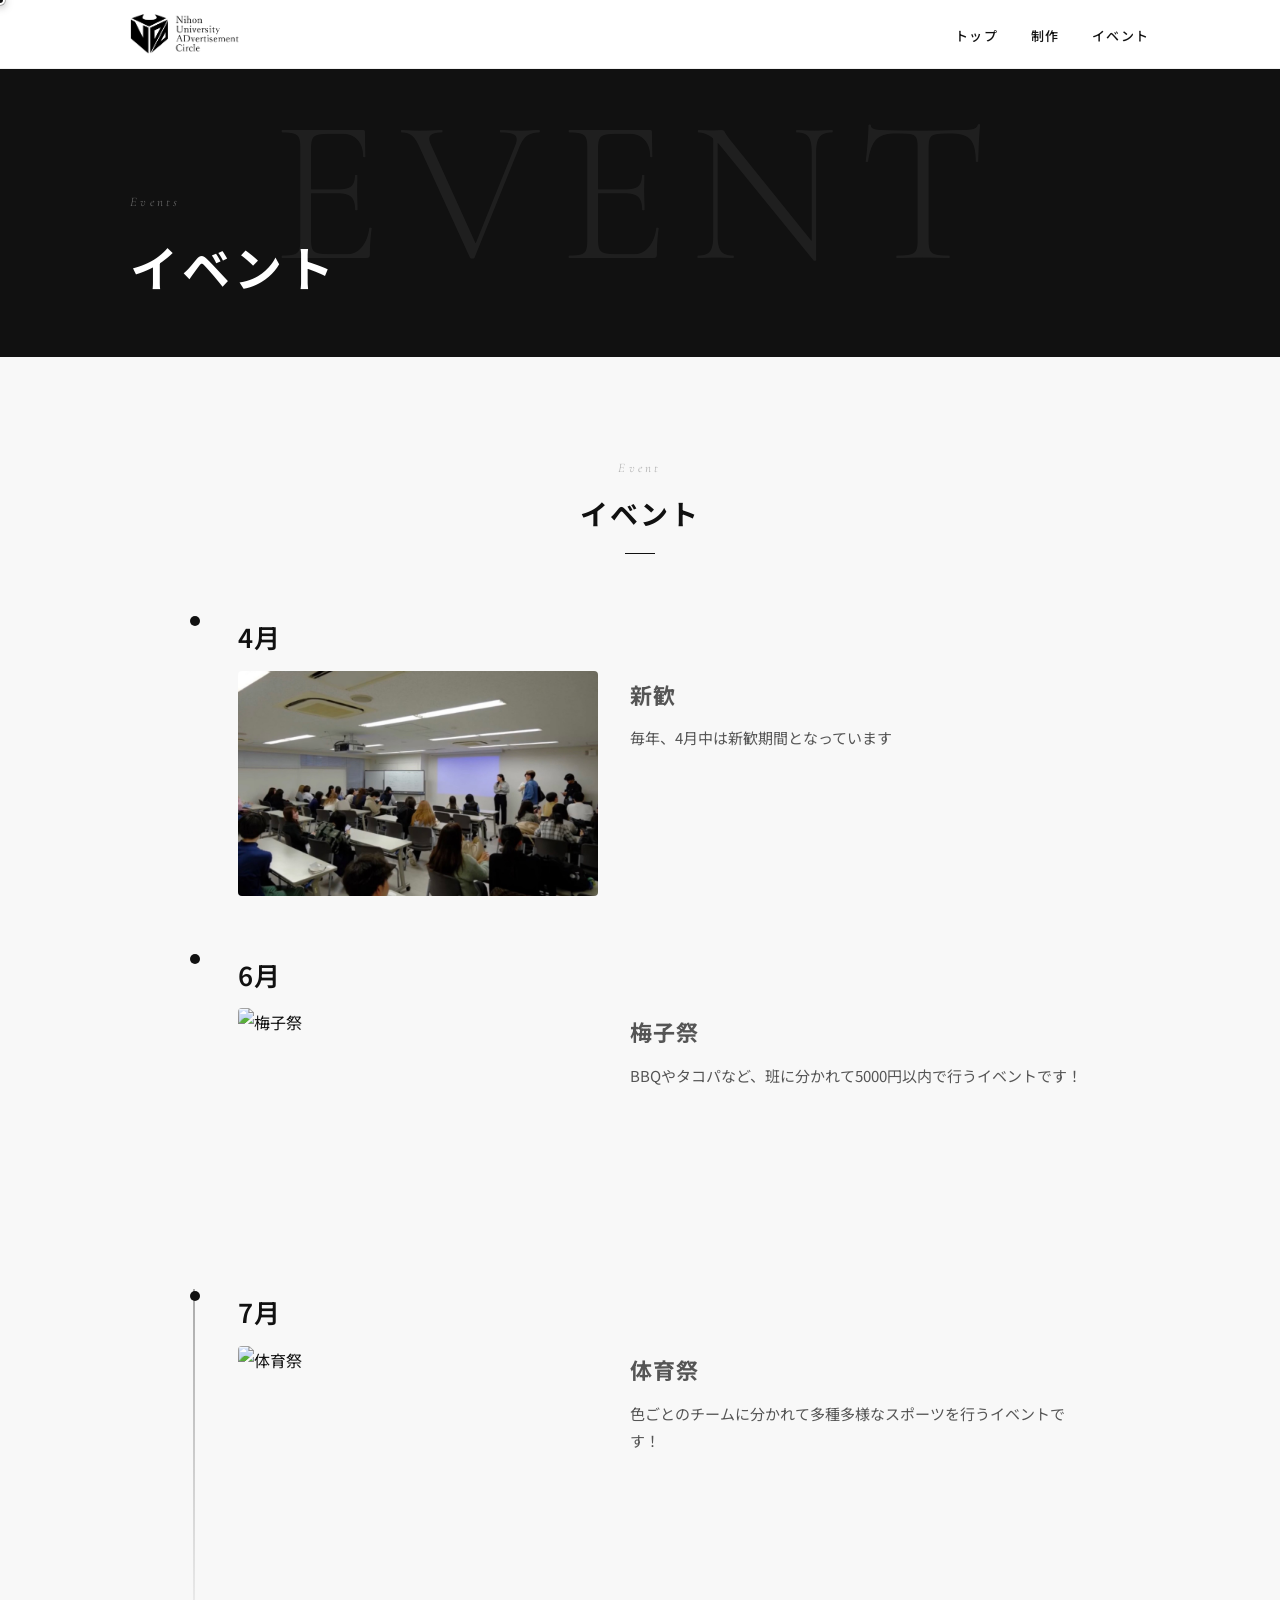
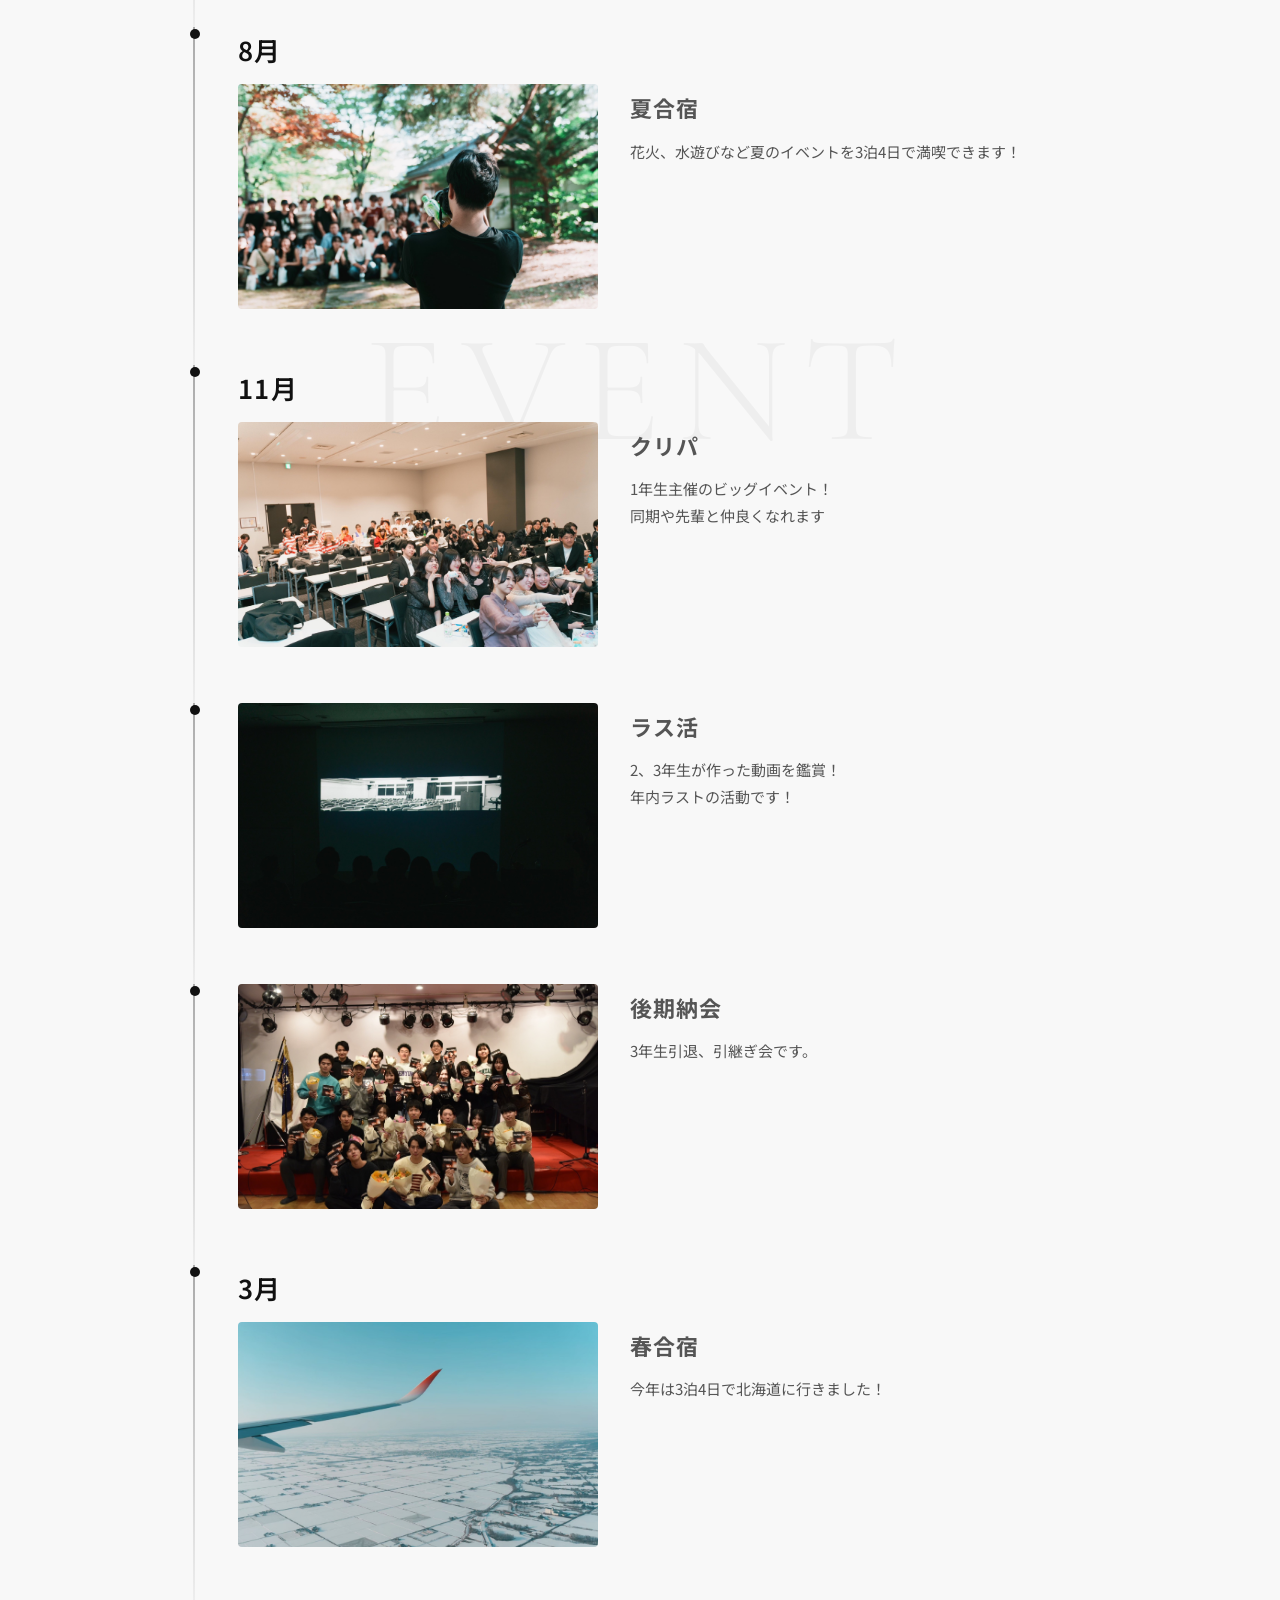
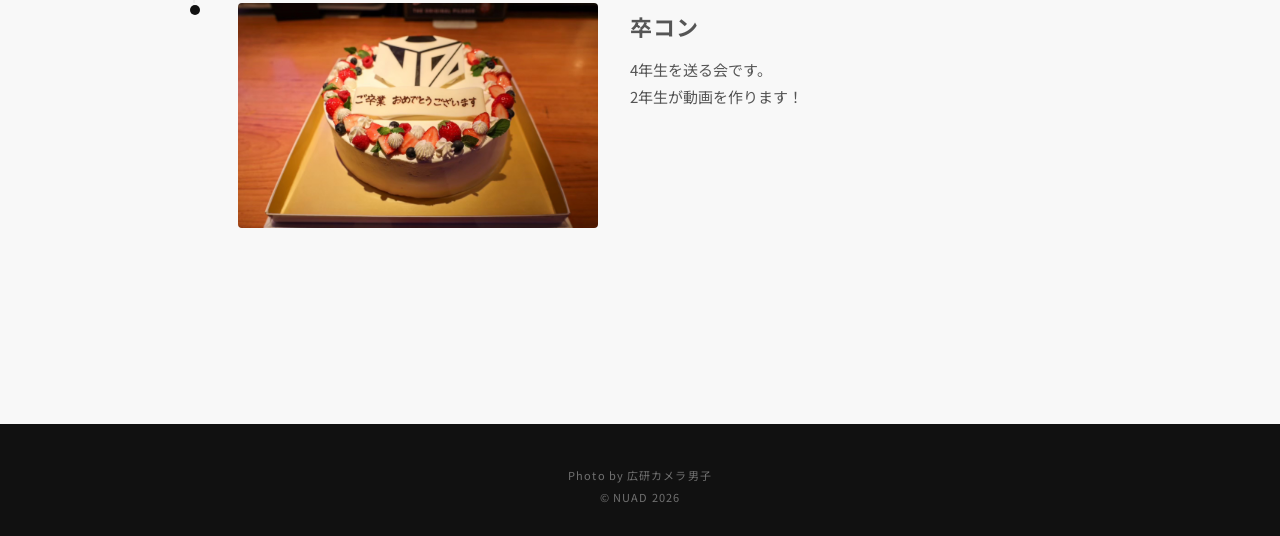
==== events.html @ e1e900a3 "Optimize site performance: resize images and add lazy loading - Resized all JPG images to max 1920px" ====
<!doctype html>
<html lang="ja">
<head>
  <meta charset="utf-8">
  <title>イベント | NUAD（日大広研）</title>
  <meta name="viewport" content="width=device-width, initial-scale=1">
  <link rel="preconnect" href="https://fonts.googleapis.com">
  <link rel="preconnect" href="https://fonts.gstatic.com" crossorigin>
  <link href="https://fonts.googleapis.com/css2?family=Noto+Sans+JP:wght@300;400;500;700&family=Cormorant+Garamond:ital,wght@0,300;0,600;1,300&display=swap" rel="stylesheet">
  <link rel="stylesheet" href="css/activity.css">
</head>

<body>

  <!-- Page Transition Overlay -->
  <div class="page-transition" id="page-transition"></div>

  <!-- Header -->
  <header class="site-header">
    <div class="container site-header__inner">
      <a href="index.html">
        <img src="img/広研ロゴ05.png" alt="NUADロゴ" class="site-header__logo">
      </a>
      <nav class="site-nav">
        <ul class="nav__list">
          <li class="nav__item"><a href="index.html" class="nav__link">トップ</a></li>
          <li class="nav__item"><a href="works.html" class="nav__link">制作</a></li>
          <li class="nav__item"><a href="events.html" class="nav__link">イベント</a></li>
        </ul>
      </nav>
    </div>
  </header>

  <!-- Page Hero -->
  <div class="page-hero" data-label="EVENT">
    <div class="page-hero__inner">
      <span class="page-hero__label">Events</span>
      <h1 class="page-hero__title">イベント</h1>
    </div>
  </div>

  <!-- Event Section -->
  <div class="event-section" id="events">
    <h2 class="event-title">イベント</h2>
    <ul class="timeline">

      <li>
        <dl>
          <dt>4月</dt>
          <dd>
            <figure class="thumb"><img src="img/sinkan.jpg" alt="新歓" loading="lazy" decoding="async"></figure>
            <div class="body">
              <strong>新歓</strong>
              毎年、4月中は新歓期間となっています
            </div>
          </dd>
        </dl>
        <span class="border-line"></span>
      </li>

      <li>
        <dl>
          <dt>6月</dt>
          <dd>
            <figure class="thumb"><img src="img/梅子祭.jpg" alt="梅子祭" loading="lazy" decoding="async"></figure>
            <div class="body">
              <strong>梅子祭</strong>
              BBQやタコパなど、班に分かれて5000円以内で行うイベントです！
            </div>
          </dd>
        </dl>
        <span class="border-line"></span>
      </li>
      <li>
        <dl>
          <dt>7月</dt>
          <dd>
            <figure class="thumb"><img src="img/体育祭.jpg" alt="体育祭" loading="lazy" decoding="async"></figure>
            <div class="body">
              <strong>体育祭</strong>
              色ごとのチームに分かれて多種多様なスポーツを行うイベントです！
            </div>
          </dd>
        </dl>
        <span class="border-line"></span>
      </li>


      <li>
        <dl>
          <dt>8月</dt>
          <dd>
            <figure class="thumb"><img src="img/kamera.jpg" alt="夏合宿" loading="lazy" decoding="async"></figure>
            <div class="body">
              <strong>夏合宿</strong>
              花火、水遊びなど夏のイベントを3泊4日で満喫できます！
            </div>
          </dd>
        </dl>
        <span class="border-line"></span>
      </li>

      <li>
        <dl>
          <dt>11月</dt>
          <dd>
            <figure class="thumb"><img src="img/ギャラリー07.jpg" alt="クリパ" loading="lazy" decoding="async"></figure>
            <div class="body">
              <strong>クリパ</strong>
              1年生主催のビッグイベント！<br>同期や先輩と仲良くなれます
            </div>
          </dd>
        </dl>
        <span class="border-line"></span>
      </li>

      <li>
        <dl>
          <dd>
            <figure class="thumb"><img src="img/ギャラリー06.jpg" alt="ラス活" loading="lazy" decoding="async"></figure>
            <div class="body">
              <strong>ラス活</strong>
              2、3年生が作った動画を鑑賞！<br>年内ラストの活動です！
            </div>
          </dd>
        </dl>
        <span class="border-line"></span>
      </li>

      <li>
        <dl>
          <dd>
            <figure class="thumb"><img src="img/後期納会.jpg" alt="後期納会" loading="lazy" decoding="async"></figure>
            <div class="body">
              <strong>後期納会</strong>
              3年生引退、引継ぎ会です。
            </div>
          </dd>
        </dl>
        <span class="border-line"></span>
      </li>

      <li>
        <dl>
          <dt>3月</dt>
          <dd>
            <figure class="thumb"><img src="img/spring_training_camp.jpg" alt="春合宿" loading="lazy" decoding="async"></figure>
            <div class="body">
              <strong>春合宿</strong>
              今年は3泊4日で北海道に行きました！
            </div>
          </dd>
        </dl>
        <span class="border-line"></span>
      </li>

      <li>
        <dl>
          <dd>
            <figure class="thumb"><img src="img/cake.jpg" alt="卒コン" loading="lazy" decoding="async"></figure>
            <div class="body">
              <strong>卒コン</strong>
              4年生を送る会です。<br>2年生が動画を作ります！
            </div>
          </dd>
        </dl>
        <span class="border-line"></span>
      </li>

    </ul>
  </div>

  <!-- Footer -->
  <footer class="site-footer">
    <div class="footer-credit">Photo by 広研カメラ男子</div>
    <div class="footer-copy">© NUAD 2026</div>
  </footer>

  <a href="#" class="pagetop" aria-label="ページの先頭へ戻る"></a>

  <script src="https://code.jquery.com/jquery-3.7.1.min.js"></script>
  <script src="js/activity.js"></script>
</body>
</html>
---- css/activity.css ----
@import url('https://fonts.googleapis.com/css2?family=Noto+Sans+JP:wght@300;400;500;700&family=Cormorant+Garamond:ital,wght@0,300;0,600;1,300&display=swap');

/* ===== CSS Variables ===== */
:root {
  --black: #111111;
  --white: #ffffff;
  --gray-100: #f8f8f8;
  --gray-200: #eeeeee;
  --gray-400: #aaaaaa;
  --gray-700: #555555;
  --accent: #06C755;
  --transition-base: 0.4s cubic-bezier(0.25, 0.46, 0.45, 0.94);
}

/* ===== Reset & Base ===== */
*, *::before, *::after {
  box-sizing: border-box;
  margin: 0;
  padding: 0;
}

html { scroll-behavior: smooth; }

body {
  font-family: "Noto Sans JP", sans-serif;
  color: var(--black);
  line-height: 1.8;
  background: var(--white);
  overflow-x: hidden;
  cursor: none;
}

img { max-width: 100%; display: block; }

/* ===== Custom Cursor ===== */
body { cursor: none; }
a, button, [role="button"] { cursor: none; }

.cursor-dot {
  position: fixed;
  top: 0; left: 0;
  width: 10px; height: 10px;
  background: var(--black);
  border: 2px solid #fff;
  border-radius: 50%;
  pointer-events: none;
  z-index: 9999;
  transform: translate(-50%, -50%);
  box-shadow: 0 0 0 1px rgba(0,0,0,0.25), 0 2px 8px rgba(0,0,0,0.35);
  transition: width 0.18s ease, height 0.18s ease, background 0.18s ease;
}

.cursor-dot.is-hover {
  width: 28px; height: 28px;
  background: transparent;
  border-color: var(--black);
}

@media (max-width: 768px) {
  body { cursor: auto; }
  a, button, [role="button"] { cursor: auto; }
  .cursor-dot { display: none; }
}

/* ===== Page Transition ===== */
.page-transition {
  position: fixed;
  inset: 0;
  background: var(--black);
  z-index: 9000;
  transform: scaleY(1);
  transform-origin: top;
  animation: pageReveal 1s cubic-bezier(0.77, 0, 0.18, 1) 0.1s forwards;
}
@keyframes pageReveal {
  0%   { transform: scaleY(1); }
  100% { transform: scaleY(0); }
}

/* ===== Container ===== */
.container {
  max-width: 1100px;
  margin: 0 auto;
  padding: 0 20px;
}

/* ===== Reveal ===== */
.reveal {
  opacity: 0;
  transform: translateY(36px);
  transition: opacity 0.9s cubic-bezier(0.25, 0.46, 0.45, 0.94),
              transform 0.9s cubic-bezier(0.25, 0.46, 0.45, 0.94);
}
.reveal.is-visible { opacity: 1; transform: translateY(0); }

/* ===== Header ===== */
.site-header {
  background: rgba(255,255,255,0.92);
  backdrop-filter: blur(16px);
  -webkit-backdrop-filter: blur(16px);
  border-bottom: 1px solid rgba(0,0,0,0.06);
  position: sticky;
  top: 0;
  z-index: 100;
  transition: box-shadow var(--transition-base);
}

.site-header.scrolled {
  box-shadow: 0 2px 30px rgba(0,0,0,0.08);
}

.site-header__inner {
  display: flex;
  justify-content: space-between;
  align-items: center;
  padding: 14px 40px;
}

.site-header__logo {
  height: 40px;
  transition: opacity var(--transition-base), transform var(--transition-base);
}
.site-header__logo:hover { opacity: 0.7; transform: scale(0.97); }

.nav__list {
  display: flex;
  align-items: center;
  gap: 32px;
  list-style: none;
}

.nav__link {
  text-decoration: none;
  color: var(--black);
  font-weight: 500;
  font-size: 13px;
  letter-spacing: 0.12em;
  position: relative;
  transition: opacity var(--transition-base);
}

.nav__link::after {
  content: '';
  position: absolute;
  bottom: -3px; left: 0;
  width: 0; height: 1px;
  background: var(--black);
  transition: width var(--transition-base);
}
.nav__link:hover::after { width: 100%; }
.nav__link:hover { opacity: 0.7; }

/* ===== Page Hero (サブページ用ヘッダー) ===== */
.page-hero {
  height: 32vh;
  min-height: 220px;
  background: var(--black);
  display: flex;
  align-items: flex-end;
  padding-bottom: 48px;
  position: relative;
  overflow: hidden;
}

.page-hero::before {
  content: attr(data-label);
  position: absolute;
  bottom: -0.1em;
  left: 50%;
  transform: translateX(-50%);
  font-family: 'Cormorant Garamond', serif;
  font-size: clamp(80px, 16vw, 220px);
  font-weight: 300;
  color: rgba(255,255,255,0.06);
  letter-spacing: 0.1em;
  white-space: nowrap;
  pointer-events: none;
  user-select: none;
}

.page-hero__inner {
  max-width: 1100px;
  width: 100%;
  margin: 0 auto;
  padding: 0 40px;
}

.page-hero__label {
  display: block;
  font-family: 'Cormorant Garamond', serif;
  font-size: 13px;
  font-weight: 300;
  font-style: italic;
  letter-spacing: 0.25em;
  color: rgba(255,255,255,0.4);
  margin-bottom: 8px;
}

.page-hero__title {
  font-size: clamp(28px, 5vw, 48px);
  font-weight: 700;
  color: var(--white);
  letter-spacing: 0.08em;
}

/* ===== Creation Section ===== */
.creation-section {
  padding: 100px 0 80px;
  text-align: center;
  background: var(--gray-100);
  position: relative;
  overflow: hidden;
}

.creation-section::before {
  content: 'CREATION';
  position: absolute;
  top: 50%; left: 50%;
  transform: translate(-50%, -50%);
  font-family: 'Cormorant Garamond', serif;
  font-size: clamp(50px, 10vw, 140px);
  font-weight: 300;
  color: rgba(0,0,0,0.04);
  letter-spacing: 0.1em;
  white-space: nowrap;
  pointer-events: none;
  user-select: none;
}

.creation-title {
  font-size: clamp(22px, 3vw, 28px);
  font-weight: 700;
  letter-spacing: 0.08em;
  margin-bottom: 16px;
  display: inline-block;
  position: relative;
}

.creation-title::before {
  content: 'Creation';
  display: block;
  font-family: 'Cormorant Garamond', serif;
  font-size: 13px;
  font-weight: 300;
  font-style: italic;
  letter-spacing: 0.25em;
  color: var(--gray-400);
  margin-bottom: 8px;
}

.creation-title::after {
  content: '';
  display: block;
  width: 30px; height: 1px;
  background: var(--black);
  margin: 14px auto 0;
  transition: width 0.6s ease;
}
.creation-section:hover .creation-title::after { width: 70px; }

.creation-text {
  max-width: 640px;
  margin: 20px auto 48px;
  line-height: 2.1;
  color: var(--gray-700);
  font-size: 15px;
}

/* Layout rows */
.row {
  display: flex;
  justify-content: space-around;
  margin-bottom: 60px;
  gap: 20px;
}

.item {
  text-align: center;
  padding: 10px;
  transition: transform var(--transition-base);
}
.item:hover { transform: translateY(-6px); }

.top-row .item { flex-basis: 30%; }
.bottom-row { justify-content: center; }
.bottom-row .item { flex-basis: 40%; margin: 0 20px; }

.item-title {
  font-size: 1.05em;
  font-weight: 700;
  margin: 0 0 12px;
  line-height: 1.4;
  letter-spacing: 0.05em;
}

.item-image {
  width: 100%;
  max-width: 250px;
  height: auto;
  display: block;
  margin: 0 auto 14px;
  border-radius: 4px;
  transition: box-shadow var(--transition-base), transform 0.5s ease;
}
.item:hover .item-image { box-shadow: 0 20px 50px rgba(0,0,0,0.1); }

.item-description {
  line-height: 1.8;
  color: var(--gray-700);
  font-size: 14px;
}

/* ===== Competition Cards ===== */
.two-competition {
  display: flex;
  justify-content: center;
  gap: 32px;
  margin: 60px auto;
  flex-wrap: wrap;
  padding: 0 20px;
}

.competition {
  background: var(--white);
  border-radius: 4px;
  padding: 28px 28px 36px;
  box-shadow: 0 4px 24px rgba(0,0,0,0.07);
  width: 100%;
  max-width: 460px;
  text-align: left;
  transition: transform var(--transition-base), box-shadow var(--transition-base);
  position: relative;
  overflow: hidden;
}

.competition::before {
  content: '';
  position: absolute;
  bottom: 0; left: 0;
  width: 0; height: 2px;
  background: var(--accent);
  transition: width 0.5s ease;
}
.competition:hover::before { width: 100%; }

@media (min-width: 769px) {
  .competition:hover {
    transform: translateY(-6px);
    box-shadow: 0 16px 50px rgba(0,0,0,0.1);
  }
}

.competition-img {
  width: 100%;
  height: 180px;
  object-fit: contain;
  background: var(--white);
  padding: 10px;
  border-radius: 4px;
  margin-bottom: 20px;
}

.competition-text {
  font-size: 15px;
  line-height: 1.9;
  color: var(--gray-700);
}

.competition-text strong,
.competition-text b { font-weight: 700; color: var(--black); }

.competition-text a {
  color: #0072c6;
  text-decoration: underline;
}
.competition-text a:hover { opacity: 0.7; }

/* ===== Event Section ===== */
.event-section {
  padding: 100px 0 80px;
  background: var(--gray-100);
  position: relative;
  overflow: hidden;
}

.event-section::before {
  content: 'EVENT';
  position: absolute;
  top: 50%; left: 50%;
  transform: translate(-50%, -50%);
  font-family: 'Cormorant Garamond', serif;
  font-size: clamp(60px, 12vw, 180px);
  font-weight: 300;
  color: rgba(0,0,0,0.04);
  letter-spacing: 0.1em;
  white-space: nowrap;
  pointer-events: none;
  user-select: none;
}

.event-title {
  text-align: center;
  font-size: clamp(22px, 3vw, 28px);
  font-weight: 700;
  letter-spacing: 0.08em;
  display: block;
  position: relative;
}

.event-title::before {
  content: 'Event';
  display: block;
  font-family: 'Cormorant Garamond', serif;
  font-size: 13px;
  font-weight: 300;
  font-style: italic;
  letter-spacing: 0.25em;
  color: var(--gray-400);
  margin-bottom: 8px;
}

.event-title::after {
  content: '';
  display: block;
  width: 30px; height: 1px;
  background: var(--black);
  margin: 14px auto 0;
  transition: width 0.6s ease;
}
.event-section:hover .event-title::after { width: 70px; }

/* Timeline */
.timeline {
  max-width: 960px;
  width: 100%;
  margin: 60px auto;
  padding: 0 30px;
  line-height: 1.8;
}

.timeline li {
  position: relative;
  list-style: none;
  padding: 0 0 36px 0;
}

.timeline dl { margin: 0 0 20px 3em; }

.timeline dt {
  font-weight: 700;
  margin: 0 0 10px;
  letter-spacing: 0.05em;
  font-family: 'Noto Sans JP', sans-serif;
  font-size: 26px;
  font-weight: 600;
  color: var(--black);
}

.timeline dd {
  margin: 0;
  display: grid;
  grid-template-columns: 360px 1fr;
  gap: 20px 32px;
  align-items: start;
}

.timeline dd strong {
  display: block;
  font-weight: 700;
  font-size: 22px;
  margin: 4px 0 10px;
  letter-spacing: 0.05em;
}

.thumb { margin: 0; }

.thumb img {
  display: block;
  width: 100%;
  height: auto;
  aspect-ratio: 16/10;
  object-fit: cover;
  border-radius: 4px;
  transition: transform 0.5s ease, box-shadow 0.5s ease;
}

.timeline li:hover .thumb img {
  transform: scale(1.02);
  box-shadow: 0 12px 40px rgba(0,0,0,0.12);
}

.body { font-size: 15px; color: var(--gray-700); }

/* Vertical line */
.border-line {
  position: absolute;
  left: 0.2em; top: 0;
  width: 2px; height: 0;
  background: linear-gradient(to bottom, var(--gray-400), var(--gray-200));
  transition: height 0.4s ease-out;
}

/* Dot */
.timeline li::after {
  content: '';
  position: absolute;
  top: 2px; left: 0;
  width: 10px; height: 10px;
  background: var(--black);
  border-radius: 50%;
  transition: transform 0.3s ease, background 0.3s ease;
}
.timeline li:hover::after {
  transform: scale(1.4);
  background: var(--accent);
}

/* ===== Footer ===== */
.site-footer {
  background: var(--black);
  padding: 40px 0 28px;
  color: rgba(255,255,255,0.4);
}

.footer-credit,
.footer-copy {
  text-align: center;
  font-size: 11px;
  letter-spacing: 0.1em;
  line-height: 2;
}

/* ===== Page Top ===== */
.pagetop {
  position: fixed;
  right: 28px; bottom: 28px;
  width: 52px; height: 52px;
  border-radius: 50%;
  background: var(--black);
  box-shadow: 0 4px 20px rgba(0,0,0,0.2);
  cursor: pointer;
  z-index: 300;
  opacity: 0;
  visibility: hidden;
  transition: opacity 0.4s ease, visibility 0.4s ease, transform 0.3s ease;
}

.pagetop::before {
  content: "";
  position: absolute;
  top: 55%; left: 50%;
  width: 11px; height: 11px;
  border-top: 2px solid #fff;
  border-right: 2px solid #fff;
  transform: translate(-50%, -50%) rotate(-45deg);
}

.pagetop.is-show { opacity: 1; visibility: visible; }
.pagetop:hover { transform: translateY(-4px); box-shadow: 0 10px 30px rgba(0,0,0,0.3); }

/* ===== Responsive ===== */
@media (max-width: 768px) {
  body { cursor: auto; }
  .cursor-dot { display: none; }

  .site-header__inner { padding: 12px 20px; }
  .nav__link { font-size: 11px; }

  .page-hero { height: 26vh; min-height: 180px; padding-bottom: 32px; }
  .page-hero__inner { padding: 0 20px; }

  .creation-section,
  .event-section { padding: 70px 0; }

  .creation-text { padding: 0 16px; font-size: 14px; }

  .row { flex-direction: column; align-items: center; margin-bottom: 32px; }

  .top-row .item,
  .bottom-row .item { flex-basis: 100%; max-width: 400px; margin: 0 0 24px; }

  .item-image { max-width: 100%; }

  .two-competition { flex-direction: column; align-items: center; gap: 24px; margin: 40px auto; }
  .competition { max-width: 90%; padding: 20px 18px 28px; }

  .timeline { padding: 0 20px; }
  .timeline dl { margin: 0 0 16px 2.4em; }
  .timeline dd { grid-template-columns: 1fr; gap: 12px; }
  .thumb img { aspect-ratio: 16/11; }

  .pagetop { right: 16px; bottom: 20px; width: 44px; height: 44px; }
}
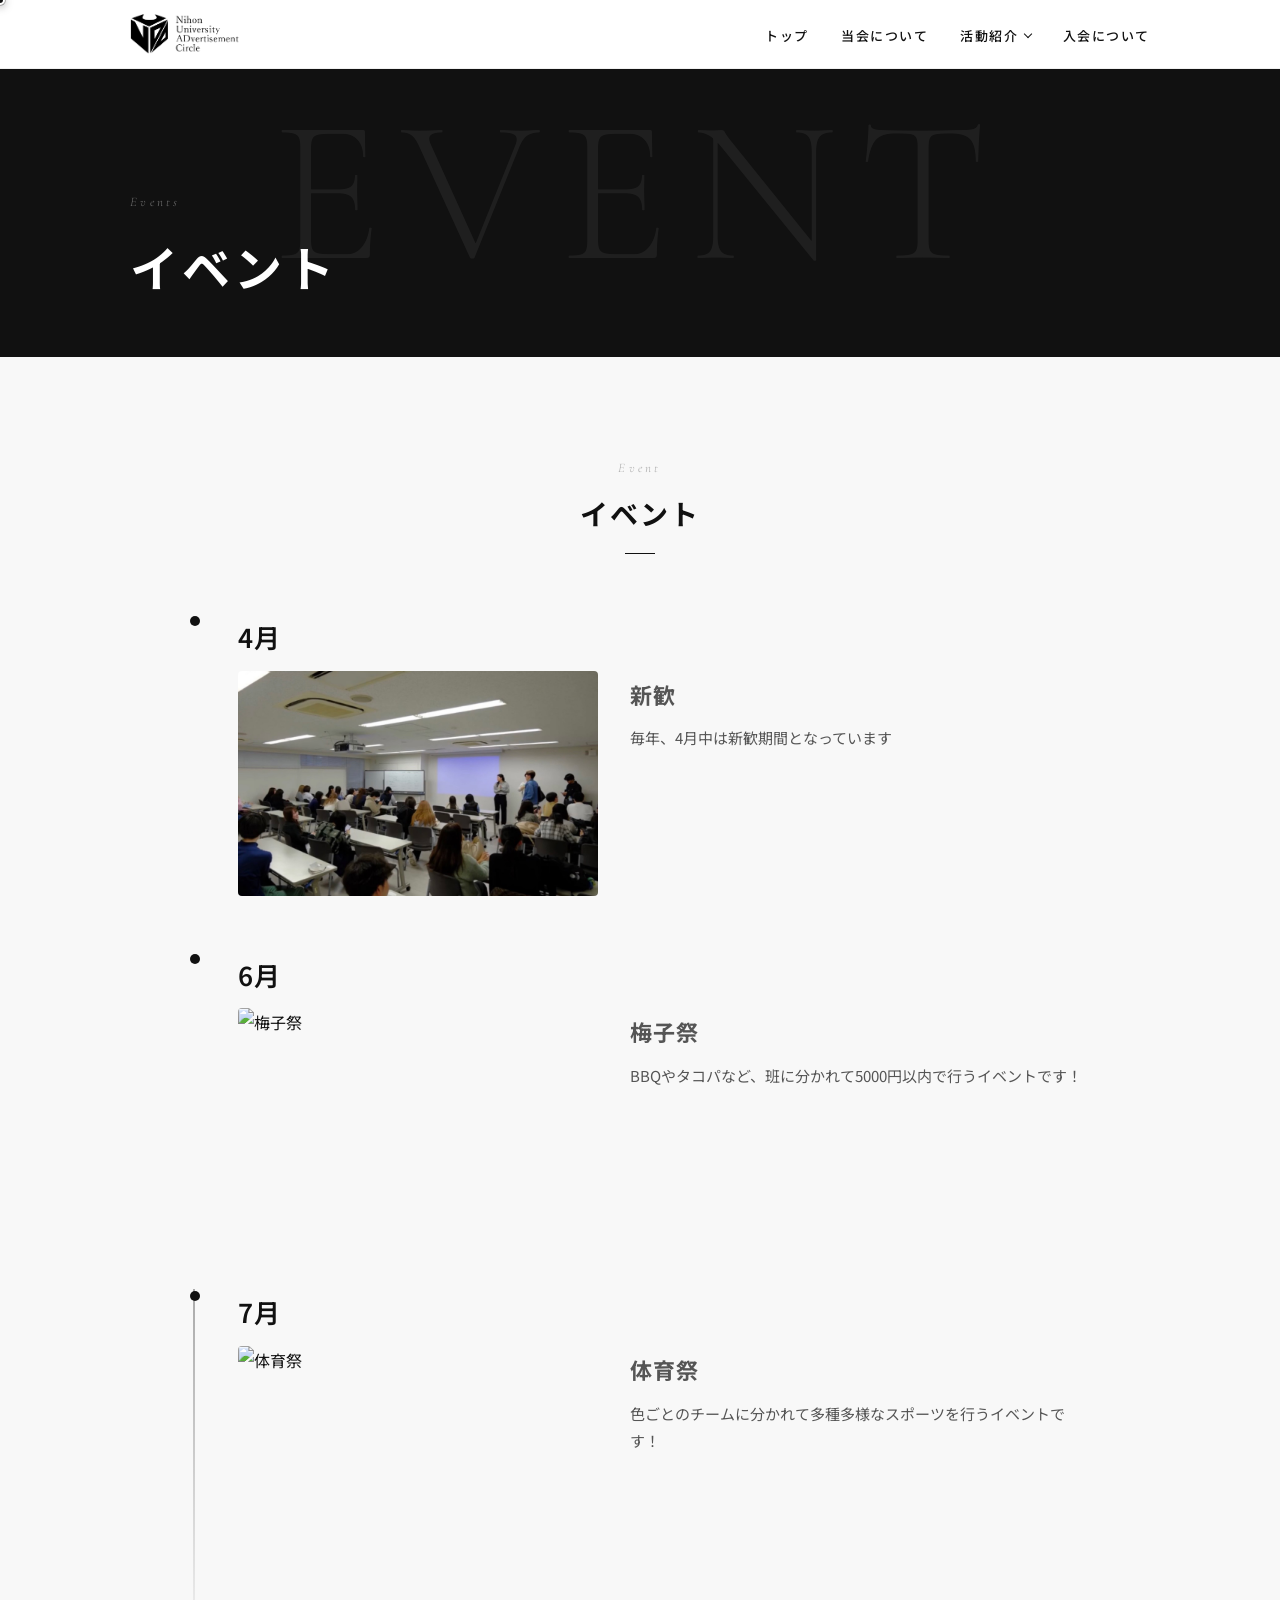
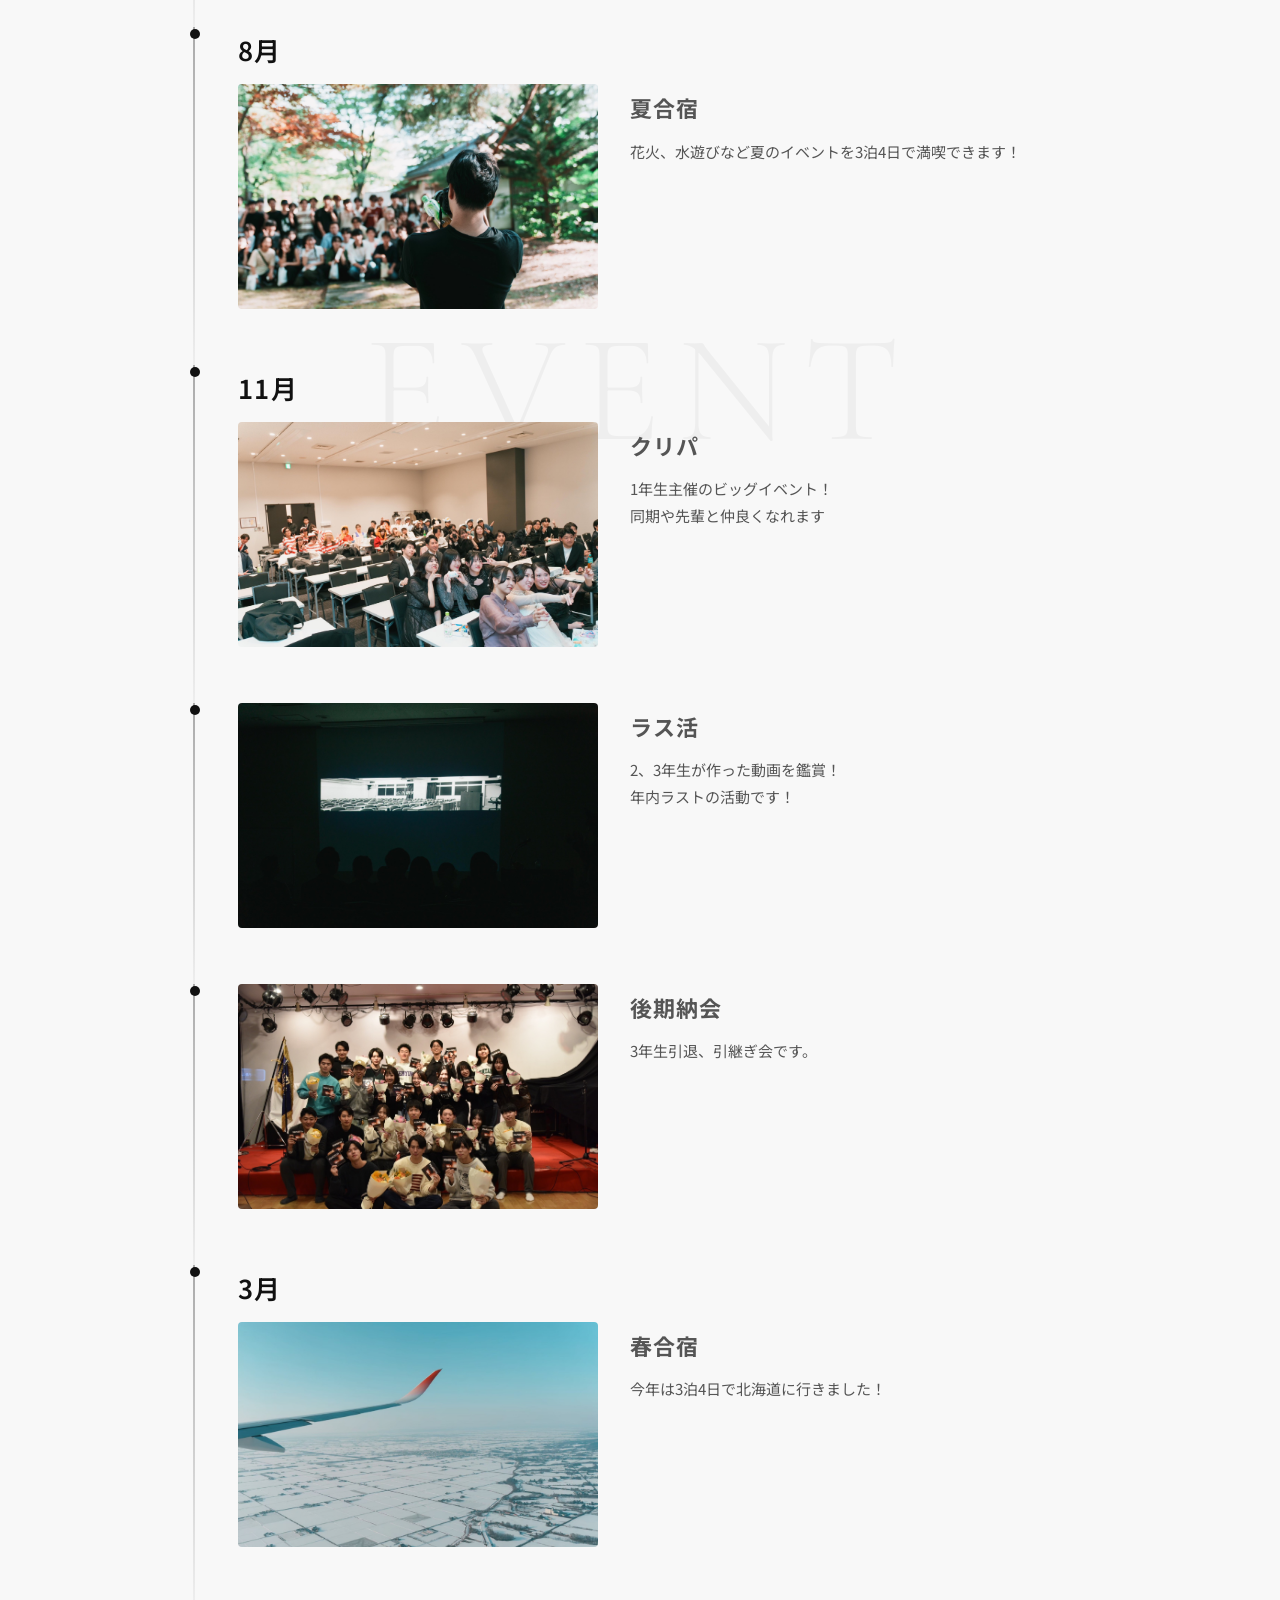
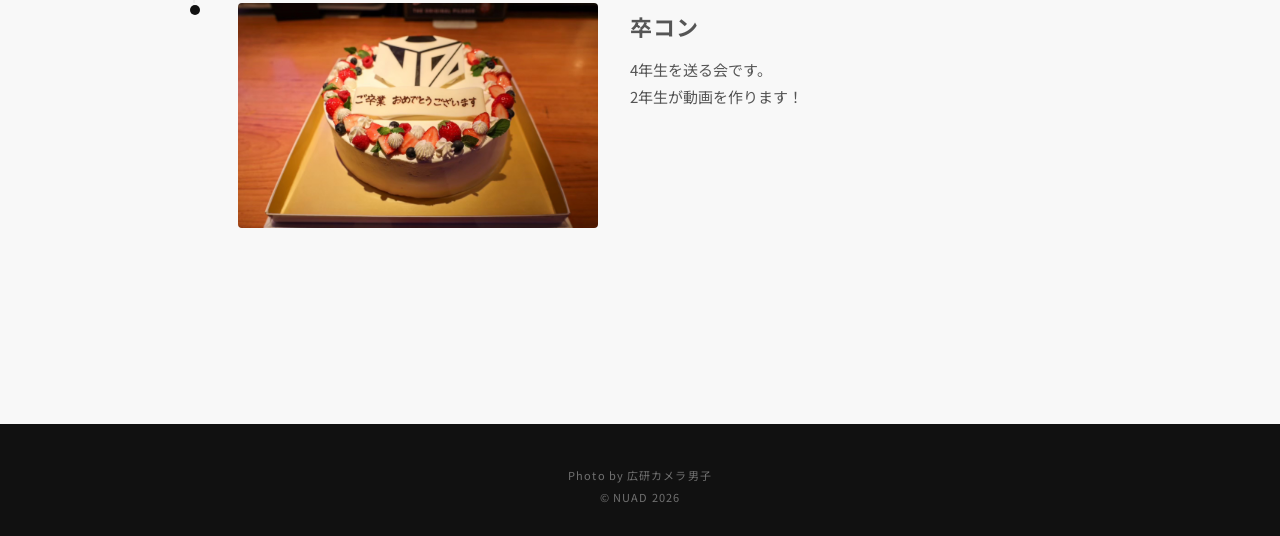
==== commit c8233b55: "Unify hamburger menu across all pages with nested sub-menu All pages now share the same nav structur" ====
--- a/events.html
+++ b/events.html
@@ -7,7 +7,7 @@
   <link rel="preconnect" href="https://fonts.googleapis.com">
   <link rel="preconnect" href="https://fonts.gstatic.com" crossorigin>
   <link href="https://fonts.googleapis.com/css2?family=Noto+Sans+JP:wght@300;400;500;700&family=Cormorant+Garamond:ital,wght@0,300;0,600;1,300&display=swap" rel="stylesheet">
-  <link rel="stylesheet" href="css/activity.css">
+  <link rel="stylesheet" href="css/activity.css?v=6">
 </head>
 
 <body>
@@ -21,11 +21,23 @@
       <a href="index.html">
         <img src="img/広研ロゴ05.png" alt="NUADロゴ" class="site-header__logo">
       </a>
+      <input type="checkbox" id="nav-toggle" class="nav-toggle-checkbox" aria-hidden="true">
+      <label for="nav-toggle" class="nav-toggle" aria-label="メニュー">
+        <span></span><span></span><span></span>
+      </label>
+      <label for="nav-toggle" class="nav-overlay" aria-hidden="true"></label>
       <nav class="site-nav">
         <ul class="nav__list">
           <li class="nav__item"><a href="index.html" class="nav__link">トップ</a></li>
-          <li class="nav__item"><a href="works.html" class="nav__link">制作</a></li>
-          <li class="nav__item"><a href="events.html" class="nav__link">イベント</a></li>
+          <li class="nav__item"><a href="index.html#about-section" class="nav__link">当会について</a></li>
+          <li class="nav__item nav__item--has-sub">
+            <button class="nav__link nav__link--parent" aria-expanded="false">活動紹介<span class="nav__arrow"></span></button>
+            <ul class="nav__sub">
+              <li><a href="works.html" class="nav__sub-link">制作</a></li>
+              <li><a href="events.html" class="nav__sub-link">イベント</a></li>
+            </ul>
+          </li>
+          <li class="nav__item"><a href="index.html#join-section" class="nav__link">入会について</a></li>
         </ul>
       </nav>
     </div>
@@ -179,6 +191,6 @@
   <a href="#" class="pagetop" aria-label="ページの先頭へ戻る"></a>
 
   <script src="https://code.jquery.com/jquery-3.7.1.min.js"></script>
-  <script src="js/activity.js"></script>
+  <script src="js/activity.js?v=6"></script>
 </body>
 </html>
--- a/css/activity.css
+++ b/css/activity.css
@@ -149,6 +149,122 @@
 }
 .nav__link:hover::after { width: 100%; }
 .nav__link:hover { opacity: 0.7; }
+
+/* ===== Sub-menu (活動紹介 dropdown) ===== */
+.nav__link--parent {
+  background: none;
+  border: none;
+  font-family: inherit;
+  color: var(--black);
+  font-weight: 500;
+  font-size: 13px;
+  white-space: nowrap;
+  letter-spacing: 0.12em;
+  cursor: pointer;
+  position: relative;
+  transition: opacity var(--transition-base);
+  padding: 0;
+  display: inline-flex;
+  align-items: center;
+  gap: 4px;
+}
+.nav__link--parent::after {
+  content: '';
+  position: absolute;
+  bottom: -3px; left: 0;
+  width: 0; height: 1px;
+  background: var(--black);
+  transition: width var(--transition-base);
+}
+.nav__link--parent:hover::after { width: 100%; }
+.nav__link--parent:hover { opacity: 0.7; }
+
+.nav__arrow {
+  display: inline-block;
+  width: 6px; height: 6px;
+  border-right: 1.5px solid var(--black);
+  border-bottom: 1.5px solid var(--black);
+  transform: rotate(45deg);
+  transition: transform 0.3s ease;
+  margin-left: 2px;
+  position: relative;
+  top: -1px;
+}
+.nav__item--has-sub.is-open .nav__arrow {
+  transform: rotate(-135deg);
+  top: 2px;
+}
+
+.nav__item--has-sub { position: relative; }
+
+.nav__sub {
+  list-style: none;
+  position: absolute;
+  top: calc(100% + 8px);
+  left: 50%;
+  transform: translateX(-50%) translateY(4px);
+  background: #fff;
+  border-radius: 4px;
+  box-shadow: 0 8px 32px rgba(0,0,0,0.1);
+  padding: 8px 0;
+  min-width: 140px;
+  opacity: 0;
+  visibility: hidden;
+  transition: opacity 0.3s ease, transform 0.3s ease, visibility 0.3s ease;
+  z-index: 200;
+}
+.nav__item--has-sub:hover .nav__sub,
+.nav__item--has-sub.is-open .nav__sub {
+  opacity: 1;
+  visibility: visible;
+  transform: translateX(-50%) translateY(0);
+}
+
+.nav__sub-link {
+  display: block;
+  padding: 8px 20px;
+  text-decoration: none;
+  color: var(--black);
+  font-size: 13px;
+  font-weight: 500;
+  letter-spacing: 0.1em;
+  white-space: nowrap;
+  transition: background 0.2s ease, opacity 0.2s ease;
+}
+.nav__sub-link:hover {
+  background: var(--gray-100);
+  opacity: 0.7;
+}
+
+/* ===== Hamburger (mobile only) ===== */
+.nav-toggle-checkbox { display: none; }
+.nav-overlay { display: none; }
+.nav-toggle {
+  display: none;
+  width: 22px;
+  height: 14px;
+  position: relative;
+  cursor: pointer;
+  z-index: 101;
+}
+.nav-toggle span {
+  position: absolute;
+  left: 0;
+  width: 100%;
+  height: 1.5px;
+  background: var(--black);
+  border-radius: 2px;
+  transition: transform 0.4s cubic-bezier(0.65, 0, 0.35, 1),
+              opacity 0.25s ease,
+              top 0.4s cubic-bezier(0.65, 0, 0.35, 1),
+              width 0.4s cubic-bezier(0.65, 0, 0.35, 1);
+}
+.nav-toggle span:nth-child(1) { top: 0; }
+.nav-toggle span:nth-child(2) { top: 6px; width: 70%; }
+.nav-toggle span:nth-child(3) { top: 12px; }
+.nav-toggle-checkbox:checked + .nav-toggle span:nth-child(1) { top: 6px; transform: rotate(45deg); }
+.nav-toggle-checkbox:checked + .nav-toggle span:nth-child(2) { opacity: 0; width: 100%; }
+.nav-toggle-checkbox:checked + .nav-toggle span:nth-child(3) { top: 6px; transform: rotate(-45deg); }
 
 /* ===== Page Hero (サブページ用ヘッダー) ===== */
 .page-hero {
@@ -563,8 +679,138 @@
   body { cursor: auto; }
   .cursor-dot { display: none; }
 
-  .site-header__inner { padding: 12px 20px; }
-  .nav__link { font-size: 11px; }
+  .site-header {
+    backdrop-filter: none;
+    -webkit-backdrop-filter: none;
+    background: rgba(255,255,255,0.96);
+  }
+  .site-header__inner { padding: 12px 16px; }
+  .nav-toggle { display: block; }
+  .nav-overlay {
+    display: block;
+    position: fixed;
+    inset: 0;
+    background: rgba(0, 0, 0, 0.4);
+    opacity: 0;
+    visibility: hidden;
+    transition: opacity 0.5s cubic-bezier(0.32, 0.72, 0, 1), visibility 0.5s cubic-bezier(0.32, 0.72, 0, 1);
+    z-index: 99;
+    cursor: pointer;
+    -webkit-tap-highlight-color: transparent;
+  }
+  .nav-toggle-checkbox:checked ~ .nav-overlay {
+    opacity: 1;
+    visibility: visible;
+  }
+  .site-nav {
+    position: fixed;
+    top: 0;
+    right: 0;
+    width: 72%;
+    max-width: 340px;
+    height: 100vh;
+    background: #fff;
+    box-shadow: -12px 0 48px rgba(0,0,0,0.12);
+    transform: translateX(100%);
+    transition: transform 0.5s cubic-bezier(0.32, 0.72, 0, 1),
+                opacity 0.4s ease,
+                visibility 0.5s ease;
+    display: flex;
+    align-items: flex-start;
+    justify-content: flex-start;
+    padding: 96px 36px 40px;
+    z-index: 100;
+    opacity: 0;
+    visibility: hidden;
+    will-change: transform;
+  }
+  .nav-toggle-checkbox:checked ~ .site-nav {
+    transform: translateX(0);
+    opacity: 1;
+    visibility: visible;
+  }
+  .nav__list {
+    flex-direction: column;
+    align-items: flex-start;
+    gap: 24px;
+    padding: 0;
+    width: 100%;
+  }
+  .nav__item {
+    opacity: 0;
+    transform: translateX(16px);
+    transition: opacity 0.4s cubic-bezier(0.32, 0.72, 0, 1),
+                transform 0.4s cubic-bezier(0.32, 0.72, 0, 1);
+  }
+  .nav-toggle-checkbox:checked ~ .site-nav .nav__item {
+    opacity: 1;
+    transform: translateX(0);
+  }
+  .nav-toggle-checkbox:checked ~ .site-nav .nav__item:nth-child(1) { transition-delay: 0.18s; }
+  .nav-toggle-checkbox:checked ~ .site-nav .nav__item:nth-child(2) { transition-delay: 0.25s; }
+  .nav-toggle-checkbox:checked ~ .site-nav .nav__item:nth-child(3) { transition-delay: 0.32s; }
+  .nav-toggle-checkbox:checked ~ .site-nav .nav__item:nth-child(4) { transition-delay: 0.39s; }
+  .nav__link {
+    font-size: 17px;
+    letter-spacing: 0.14em;
+    font-weight: 500;
+    padding: 6px 0;
+    display: inline-block;
+  }
+  .nav__link::after {
+    bottom: 2px;
+    background: var(--black);
+  }
+
+  /* Mobile sub-menu (accordion style) */
+  .nav__link--parent {
+    font-size: 17px;
+    letter-spacing: 0.14em;
+    padding: 6px 0;
+  }
+  .nav__link--parent::after { bottom: 2px; }
+  .nav__arrow {
+    width: 7px; height: 7px;
+    margin-left: 6px;
+  }
+  .nav__sub {
+    position: static;
+    transform: none;
+    background: transparent;
+    box-shadow: none;
+    border-radius: 0;
+    padding: 0;
+    min-width: 0;
+    max-height: 0;
+    overflow: hidden;
+    opacity: 1;
+    visibility: visible;
+    transition: max-height 0.4s cubic-bezier(0.32, 0.72, 0, 1), opacity 0.3s ease;
+    margin-top: 0;
+  }
+  .nav__item--has-sub:hover .nav__sub {
+    max-height: 0;
+    transform: none;
+  }
+  .nav__item--has-sub.is-open .nav__sub {
+    max-height: 200px;
+    opacity: 1;
+    visibility: visible;
+    transform: none;
+    margin-top: 8px;
+  }
+  .nav__sub-link {
+    font-size: 15px;
+    padding: 6px 0 6px 16px;
+    position: relative;
+  }
+  .nav__sub-link::before {
+    content: '';
+    position: absolute;
+    left: 0; top: 50%;
+    width: 8px; height: 1px;
+    background: var(--gray-400);
+  }
 
   .page-hero { height: 26vh; min-height: 180px; padding-bottom: 32px; }
   .page-hero__inner { padding: 0 20px; }
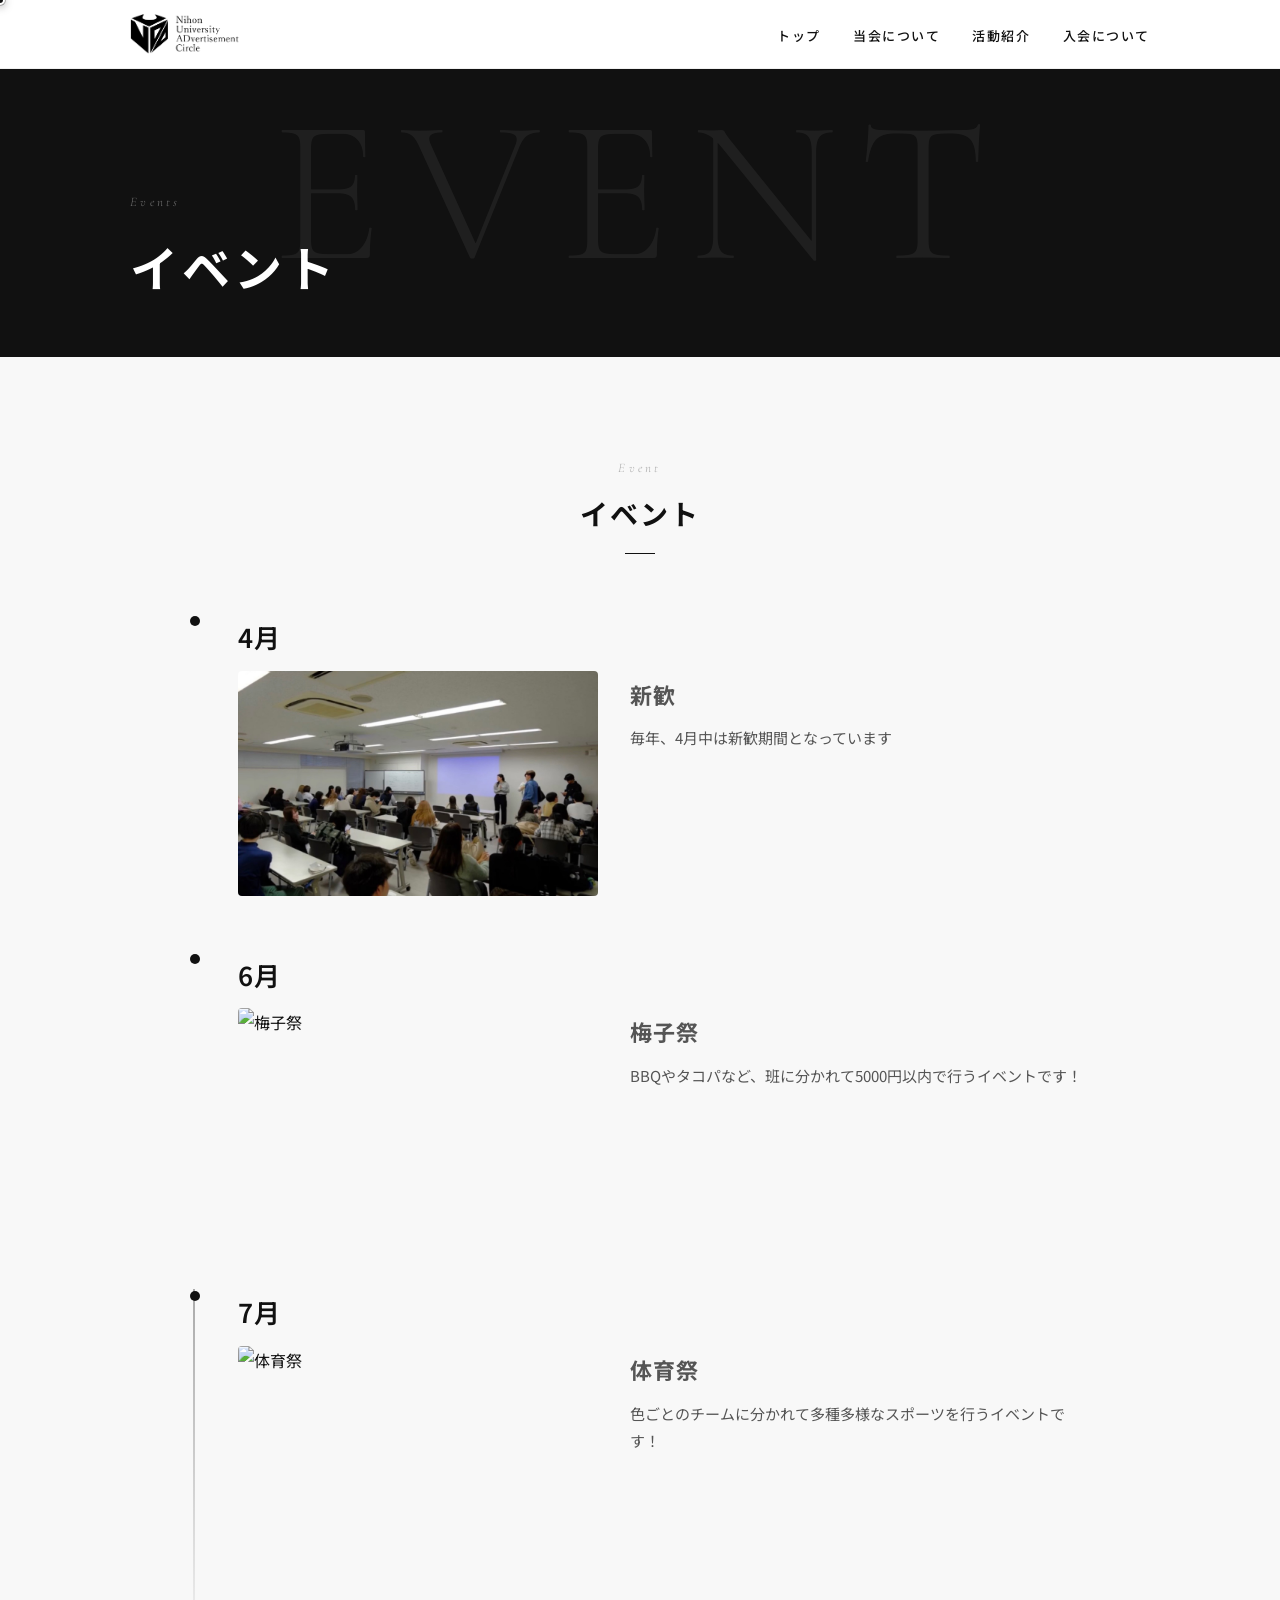
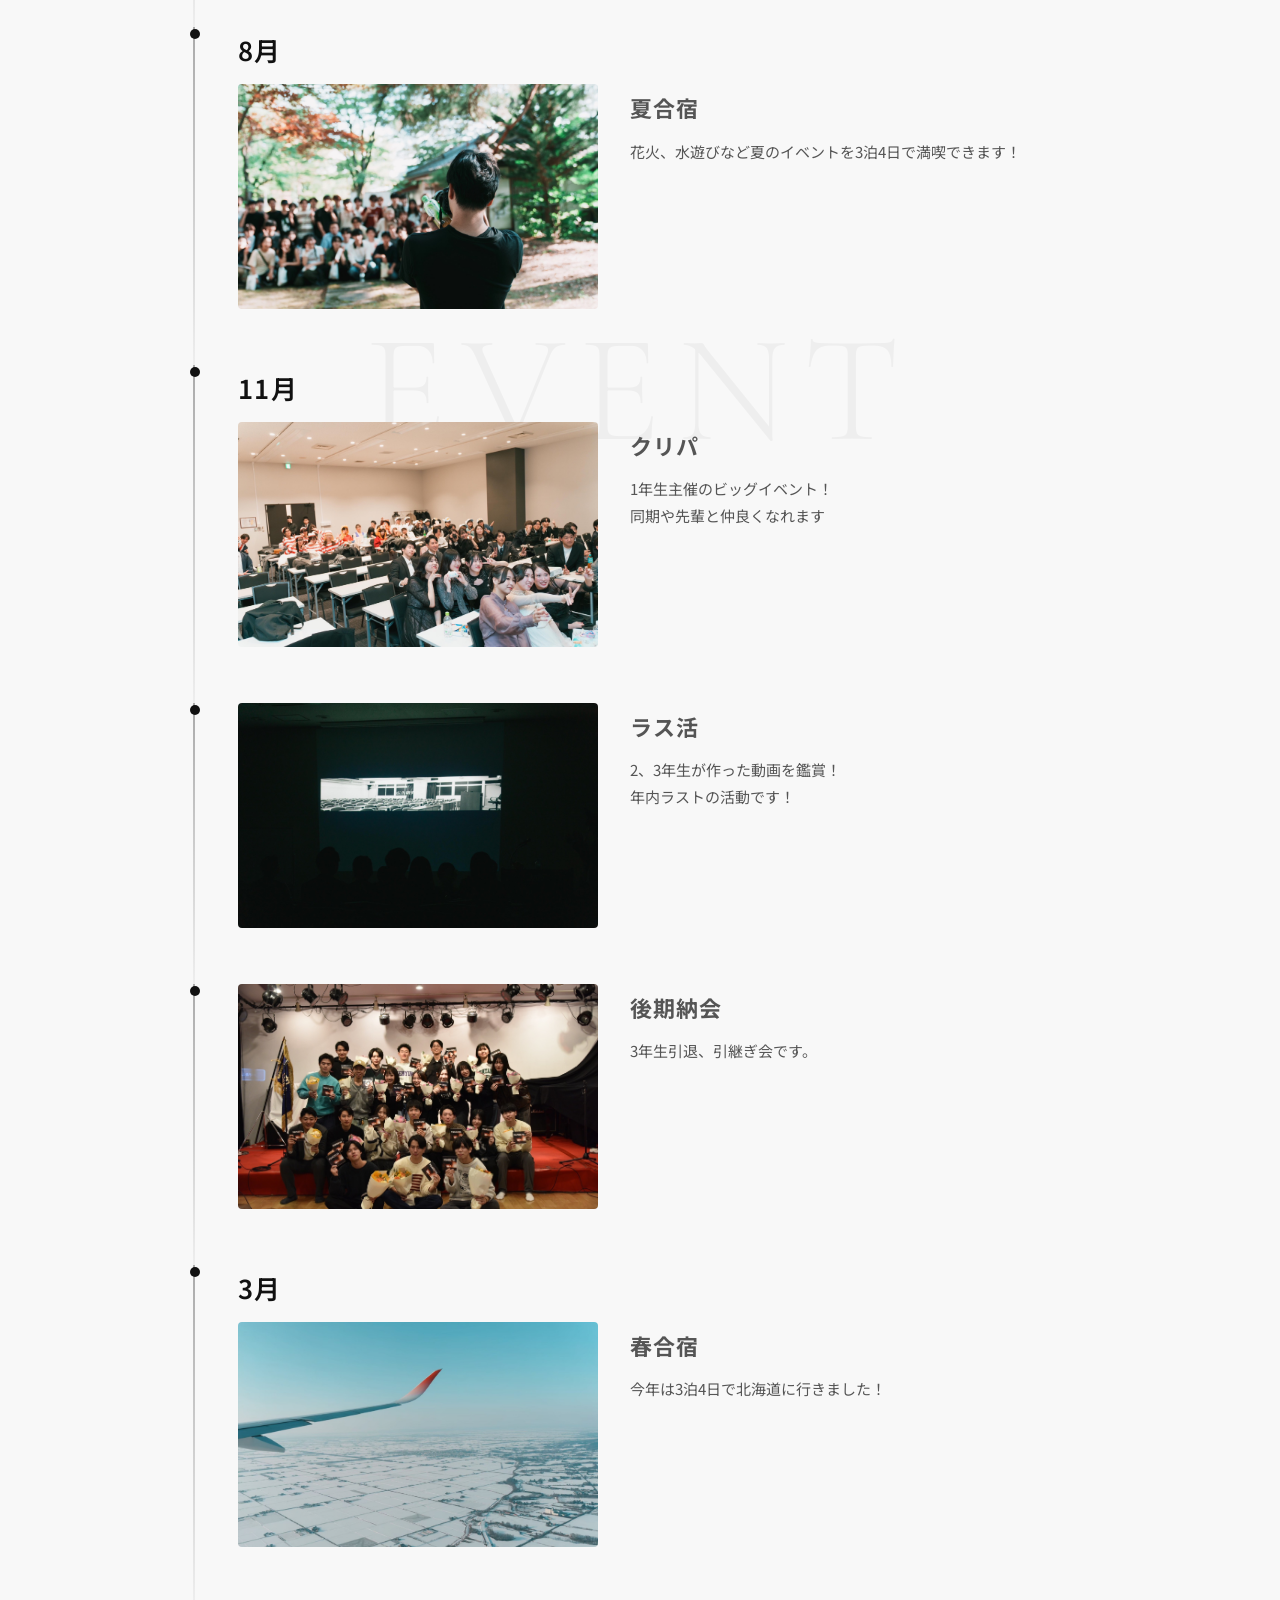
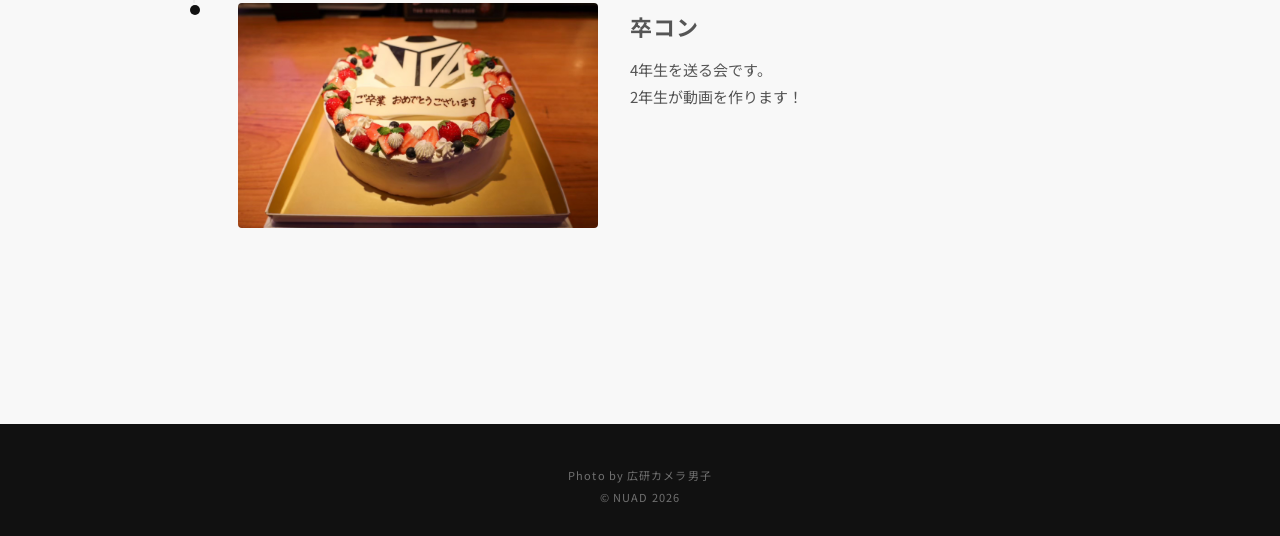
==== commit e3980bcd: "Make 活動紹介 a link and show sub-items always visible 活動紹介 now links to #activities-section (scrolls to" ====
--- a/events.html
+++ b/events.html
@@ -30,8 +30,8 @@
         <ul class="nav__list">
           <li class="nav__item"><a href="index.html" class="nav__link">トップ</a></li>
           <li class="nav__item"><a href="index.html#about-section" class="nav__link">当会について</a></li>
-          <li class="nav__item nav__item--has-sub">
-            <button class="nav__link nav__link--parent" aria-expanded="false">活動紹介<span class="nav__arrow"></span></button>
+          <li class="nav__item nav__item--has-sub is-open">
+            <a href="index.html#activities-section" class="nav__link nav__link--parent">活動紹介</a>
             <ul class="nav__sub">
               <li><a href="works.html" class="nav__sub-link">制作</a></li>
               <li><a href="events.html" class="nav__sub-link">イベント</a></li>
--- a/css/activity.css
+++ b/css/activity.css
@@ -151,50 +151,6 @@
 .nav__link:hover { opacity: 0.7; }
 
 /* ===== Sub-menu (活動紹介 dropdown) ===== */
-.nav__link--parent {
-  background: none;
-  border: none;
-  font-family: inherit;
-  color: var(--black);
-  font-weight: 500;
-  font-size: 13px;
-  white-space: nowrap;
-  letter-spacing: 0.12em;
-  cursor: pointer;
-  position: relative;
-  transition: opacity var(--transition-base);
-  padding: 0;
-  display: inline-flex;
-  align-items: center;
-  gap: 4px;
-}
-.nav__link--parent::after {
-  content: '';
-  position: absolute;
-  bottom: -3px; left: 0;
-  width: 0; height: 1px;
-  background: var(--black);
-  transition: width var(--transition-base);
-}
-.nav__link--parent:hover::after { width: 100%; }
-.nav__link--parent:hover { opacity: 0.7; }
-
-.nav__arrow {
-  display: inline-block;
-  width: 6px; height: 6px;
-  border-right: 1.5px solid var(--black);
-  border-bottom: 1.5px solid var(--black);
-  transform: rotate(45deg);
-  transition: transform 0.3s ease;
-  margin-left: 2px;
-  position: relative;
-  top: -1px;
-}
-.nav__item--has-sub.is-open .nav__arrow {
-  transform: rotate(-135deg);
-  top: 2px;
-}
-
 .nav__item--has-sub { position: relative; }
 
 .nav__sub {
@@ -213,8 +169,7 @@
   transition: opacity 0.3s ease, transform 0.3s ease, visibility 0.3s ease;
   z-index: 200;
 }
-.nav__item--has-sub:hover .nav__sub,
-.nav__item--has-sub.is-open .nav__sub {
+.nav__item--has-sub:hover .nav__sub {
   opacity: 1;
   visibility: visible;
   transform: translateX(-50%) translateY(0);
@@ -762,17 +717,7 @@
     background: var(--black);
   }
 
-  /* Mobile sub-menu (accordion style) */
-  .nav__link--parent {
-    font-size: 17px;
-    letter-spacing: 0.14em;
-    padding: 6px 0;
-  }
-  .nav__link--parent::after { bottom: 2px; }
-  .nav__arrow {
-    width: 7px; height: 7px;
-    margin-left: 6px;
-  }
+  /* Mobile sub-menu (always visible, indented) */
   .nav__sub {
     position: static;
     transform: none;
@@ -781,27 +726,16 @@
     border-radius: 0;
     padding: 0;
     min-width: 0;
-    max-height: 0;
-    overflow: hidden;
     opacity: 1;
     visibility: visible;
-    transition: max-height 0.4s cubic-bezier(0.32, 0.72, 0, 1), opacity 0.3s ease;
-    margin-top: 0;
+    margin-top: 10px;
   }
   .nav__item--has-sub:hover .nav__sub {
-    max-height: 0;
     transform: none;
-  }
-  .nav__item--has-sub.is-open .nav__sub {
-    max-height: 200px;
-    opacity: 1;
-    visibility: visible;
-    transform: none;
-    margin-top: 8px;
   }
   .nav__sub-link {
     font-size: 15px;
-    padding: 6px 0 6px 16px;
+    padding: 6px 0 6px 18px;
     position: relative;
   }
   .nav__sub-link::before {
